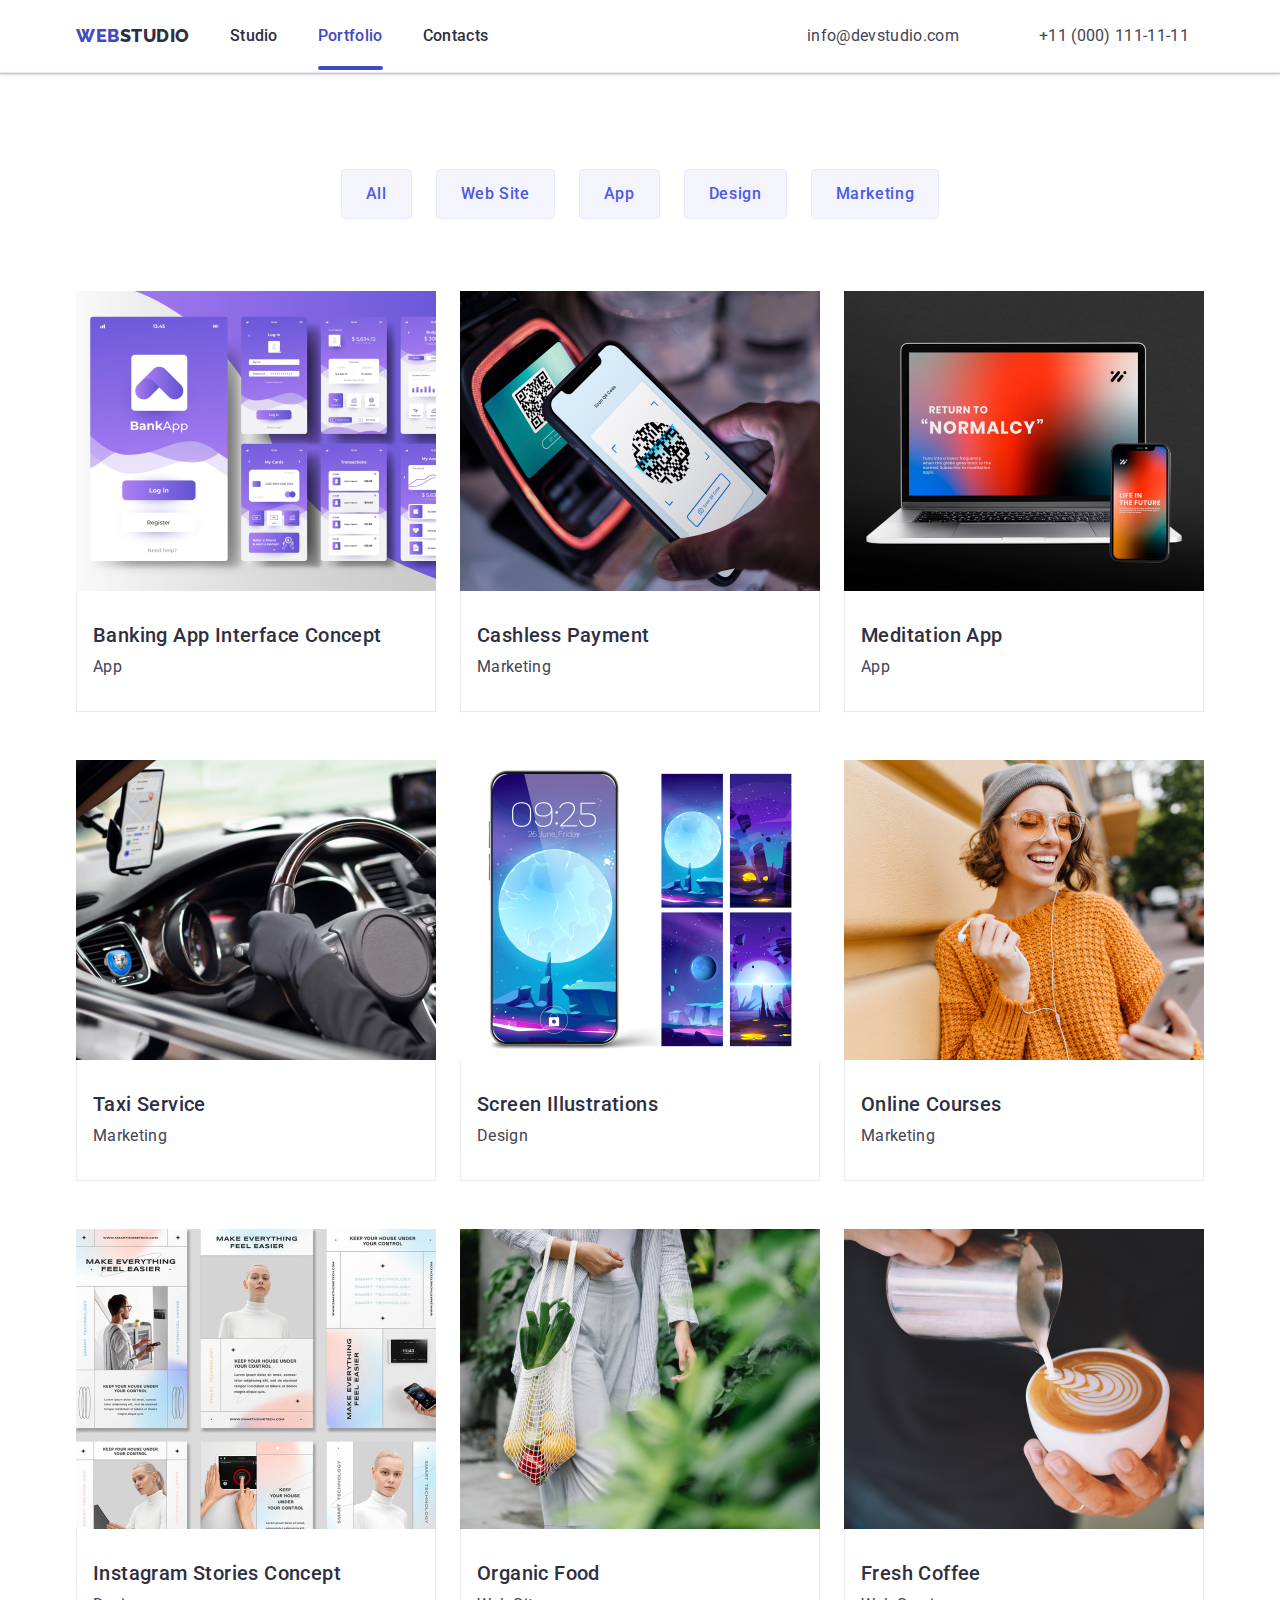
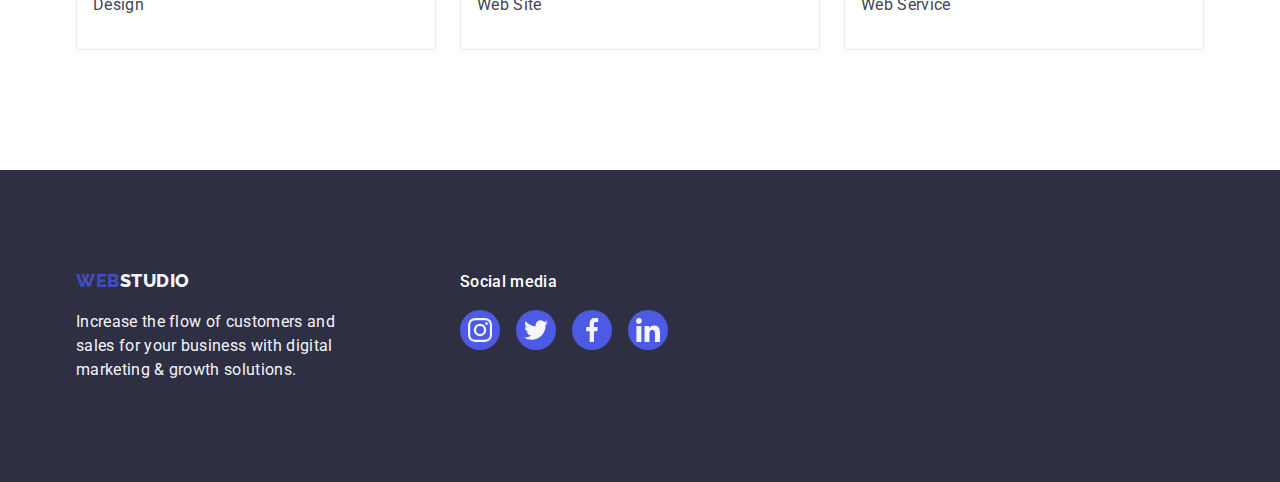
==== portfolio.html @ 2c1814be "Initial commit" ====
<!DOCTYPE html>
<html lang="en">
  <head>
    <meta charset="UTF-8" />
    <meta http-equiv="X-UA-Compatible" content="IE=edge" />
    <meta name="viewport" content="width=device-width, initial-scale=1.0" />
    <link rel="preconnect" href="https://fonts.googleapis.com" />
    <link rel="preconnect" href="https://fonts.gstatic.com" crossorigin />
    <link
      href="https://fonts.googleapis.com/css2?family=Montserrat:wght@400;700&family=Raleway:wght@800&family=Roboto:wght@400;500;700;900&display=swap"
      rel="stylesheet"
    />
    <link
      rel="stylesheet"
      href="https://cdnjs.cloudflare.com/ajax/libs/modern-normalize/2.0.0/modern-normalize.min.css" />
    <link rel="stylesheet" href="./css/styles.css" />
    <link rel="portfolio" href="./portfolio.html" />
    <script src="./js/modal.js"></script>
    <title>Portfolio</title>
  </head>
  <body>
    <header class="header">
      <!-- Navigation buttons -->
      <div class="container">
        <nav class="nav">
          <!-- Logo -->
        
            <a class="link link-logo" href="./index.html"
              >Web<span class="logo-studio">Studio</span></a
            >
          <ul class="link list nav-list">
            <li><a class="link list-link" href="./index.html">Studio</a></li>
            <li>
              <a class="link list-link current" href="./portfolio.html">Portfolio</a>
            </li>
            <li><a class="link list-link" href="">Contacts</a></li>
          </ul>
        </nav>
        <!-- Adress -->
        <address class="adress-main">
          <ul class="list adress-list">
            <li class="contacts-mail">
              <a class="link adress" href="mailto:info@devstudio.com"
                >info@devstudio.com</a
              >
            </li>
            <li class="contacts-tel">
              <a class="link adress" href="tel:+110001111111"
                >+11 (000) 111-11-11</a
              >
            </li>
          </ul>
        </address>
      </div>
    </header>

    <main>
      <!--Buttons-links-->
      <section class="portfolio-nav">
        <div class="container">
        <h1 class="visually-hidden">Effective Solutions for Your Business</h1>
        <ul class="list buttons">
          <li><button class="button-portfolio" type="button">All</button></li>
          <li>
            <button class="button-portfolio" type="button">Web Site</button>
          </li>
          <li><button class="button-portfolio" type="button">App</button></li>
          <li>
            <button class="button-portfolio" type="button">Design</button>
          </li>
          <li>
            <button class="button-portfolio" type="button">Marketing</button>
          </li>
        </ul>

        <!--Project cards (9 positions)-->
        
        <ul class="list features">
          <li class="features-item">
            <a class="link portfolio-cards" href="/">
              <div class="projects-box">
              <img class="projects-img"
                src="./images/portfolioimg/bankapp.jpg"
                alt="Banking App Interface Concept"
                width="360"
                height="300"/>
              <p class="overlay-text">
                14 Stylish and User-Friendly App Design Concepts · Task Manager App · Calorie Tracker App · Exotic Fruit Ecommerce App · Cloud Storage App
              </p>
            </div>
              <div class="service">
              <h2 class="subhead-portfolio">Banking App Interface Concept</h2>
              <p class="text service-text">App</p>
            
            </div>
            </a>
          </li>

          <li class="features-item">
            <a class="link portfolio-cards" href="/">
              <div class="projects-box">
              <img class="projects-img"
                src="./images/portfolioimg/mobpay.jpg"
                alt="Cashless Payment"
                width="360"
                height="300"/>
              <p class="overlay-text">
                14 Stylish and User-Friendly App Design Concepts · Task Manager App · Calorie Tracker App · Exotic Fruit Ecommerce App · Cloud Storage App
              </p>
            </div>
              <div class="service">
              <h2 class="subhead-portfolio">Cashless Payment</h2>
              <p class="text service-text">Marketing</p>
            
            </div>
            </a>
          </li>

          <li class="features-item">
            <a class="link portfolio-cards" href="/">
              <div class="projects-box">
              <img class="projects-img"
                src="./images/portfolioimg/softapp.jpg"
                alt="Meditation App"
                width="360"
                height="300"/>
              <p class="overlay-text">
                14 Stylish and User-Friendly App Design Concepts · Task Manager App · Calorie Tracker App · Exotic Fruit Ecommerce App · Cloud Storage App
              </p>
            </div>
              <div class="service">
              <h2 class="subhead-portfolio">Meditation App</h2>
              <p class="text service-text">App</p>
            
            </div>
            </a>
          </li>

          <li class="features-item">
            <a class="link portfolio-cards" href="/">
              <div class="projects-box">
              <img class="projects-img"
                src="./images/portfolioimg/taxiservice.jpg"
                alt="Taxi Service"
                width="360"
                height="300"/>
              <p class="overlay-text">
                14 Stylish and User-Friendly App Design Concepts · Task Manager App · Calorie Tracker App · Exotic Fruit Ecommerce App · Cloud Storage App
              </p>
            </div>
              <div class="service">
              <h2 class="subhead-portfolio">Taxi Service</h2>
              <p class="text service-text">Marketing</p>
            
            </div>
            </a>
          </li>

          <li class="features-item">
            <a class="link portfolio-cards" href="/">
              <div class="projects-box">
              <img class="projects-img"
                src="./images/portfolioimg/screenillustration.jpg"
                alt="Screen Illustrations"
                width="360"
                height="300"/>
              <p class="overlay-text">
                14 Stylish and User-Friendly App Design Concepts · Task Manager App · Calorie Tracker App · Exotic Fruit Ecommerce App · Cloud Storage App
              </p>
            </div>
              <div class="service">
              <h2 class="subhead-portfolio">Screen Illustrations</h2>
              <p class="text service-text">Design</p>
            
            </div>
            </a>
          </li>

          <li class="features-item">
            <a class="link portfolio-cards" href="/">
              <div class="projects-box">
              <img class="projects-img"
                src="./images/portfolioimg/onlinecourses.jpg"
                alt="Online Courses"
                width="360"
                height="300"/>
              <p class="overlay-text">
                14 Stylish and User-Friendly App Design Concepts · Task Manager App · Calorie Tracker App · Exotic Fruit Ecommerce App · Cloud Storage App
              </p>
            </div>
              <div class="service">
              <h2 class="subhead-portfolio">Online Courses</h2>
              <p class="text service-text">Marketing</p>
            
            </div>
            </a>
          </li>

          <li class="features-item">
            <a class="link portfolio-cards" href="/">
              <div class="projects-box">
              <img class="projects-img"
                src="./images/portfolioimg/instagramstories.jpg"
                alt="Instagram Stories Concept"
                width="360"
                height="300"/>
              <p class="overlay-text">
                14 Stylish and User-Friendly App Design Concepts · Task Manager App · Calorie Tracker App · Exotic Fruit Ecommerce App · Cloud Storage App
              </p>
            </div>
              <div class="service">
              <h2 class="subhead-portfolio">Instagram Stories Concept</h2>
              <p class="text service-text">Design</p>
            
            </div>
            </a>
          </li>

         <li class="features-item">
            <a class="link portfolio-cards" href="/">
              <div class="projects-box">
              <img class="projects-img"
                src="./images/portfolioimg/organicfood.jpg"
                alt="Organic Food"
                width="360"
                height="300"/>
              <p class="overlay-text">
                14 Stylish and User-Friendly App Design Concepts · Task Manager App · Calorie Tracker App · Exotic Fruit Ecommerce App · Cloud Storage App
              </p>
            </div>
              <div class="service">
              <h2 class="subhead-portfolio">Organic Food</h2>
              <p class="text service-text">Web Site</p>
            
            </div>
            </a>
          </li>

          <li class="features-item">
            <a class="link portfolio-cards" href="/">
              <div class="projects-box">
              <img class="projects-img"
                src="./images/portfolioimg/freshcoffee.jpg"
                alt="Fresh Coffee"
                width="360"
                height="300"/>
              <p class="overlay-text">
                14 Stylish and User-Friendly App Design Concepts · Task Manager App · Calorie Tracker App · Exotic Fruit Ecommerce App · Cloud Storage App
              </p>
            </div>
              <div class="service">
              <h2 class="subhead-portfolio">Fresh Coffee</h2>
              <p class="text service-text">Web Service</p>
            
            </div>
            </a>
          </li>
        </ul>
      </div>
      </section>
    </main>

    <!--Footer-->
    
    <footer class="footer">
      <div class="foot container">
        <div class="foot-logo">
        <a class="link link-logo" href="./index.html"
          >Web<span class="logo-footer">Studio</span></a
        >
        <p class="footer-text">
          Increase the flow of customers and sales for your business with
          digital marketing & growth solutions.
        </p>
      </div>
      <div class="footer-social-media">
        <p class="footer-text-social-media">Social media</p>
        <ul class="footer-social-media-links">
          <li class="social-media-link">
            <a class="link-social-footer" href="https://www.instagram.com/">
              <svg class="icon-social-media" width="24" height="24">
                <use href="./images/icons.svg#icon-instagram"></use>
              </svg>
            </a>
          </li>

          <li class="social-media-link">
            <a class="link-social-footer" href="https://twitter.com/">
              <svg class="icon-social-media" width="24" height="24">
                <use href="./images/icons.svg#icon-twitter"></use>
              </svg>
            </a>
          </li>

          <li class="social-media-link">
            <a class="link-social-footer" href="https://www.facebook.com/">
              <svg class="icon-social-media" width="24" height="24">
                <use href="./images/icons.svg#icon-facebook"></use>
              </svg>
            </a>
          </li>

          <li class="social-media-link">
            <a class="link-social-footer" href="https://www.linkedin.com/feed/">
              <svg class="icon-social-media" width="24" height="24">
                <use href="./images/icons.svg#icon-linkedin"></use>
              </svg>
            </a>
          </li>

        </ul>

      </div>
    </div>
    </footer>
---- css/styles.css ----
:root {
  --nav-color: #2e2f42;
  --link-hover-color: #404bbf;
  --logo-button-color: #4d5ae5;
  --main-white-color: #fff;
  --second-white-color: #f4f4fd;
  --main-grey-color: #434455;
  --lightslate: #8e8f99;
  --dairy: #fcfcfc;
  --cornflower: #e7e9fc;
  --footer-social-hover: #31d0aa;
}

body {
  font-family: "Roboto", sans-serif;
  color: var(--main-grey-color);
  background-color: var(--main-white-color);
  margin: 0;
}

img {
  display: block;
  max-width: 100%;
  height: auto;
}

ul {
  list-style-type: none;
  margin: 0;
  padding: 0;

  /* Header */
}
/*Logo*/

h1,
h2,
h3,
h4,
h5,
h6,
p {
  margin: 0;
}

.header {
  box-shadow: 0px 2px 1px rgba(46, 47, 66, 0.08),
    0px 1px 1px rgba(46, 47, 66, 0.16), 0px 1px 6px rgba(46, 47, 66, 0.08);
}

.link-logo {
  color: var(--logo-button-color);
  font-size: 18px;
  text-decoration: none;
  font-family: "Raleway", sans-serif;
  font-weight: 800;
  line-height: 1.17;
  letter-spacing: 0.03em;
  text-transform: uppercase;
  padding-left: 15px;
  margin-right: 76px;
}

.link.list-link.current {
  color: #404bbf;
}

.link.link-logo {
  color: var(--link-hover-color);
  margin: 0 auto;
  padding: 0;
  transition: color 250ms cubic-bezier(0.4, 0, 0.2, 1);
}

.link .logo-studio {
  font-family: "Raleway", sans-serif;
  color: var(--nav-color);
  font-size: 18px;
  font-weight: 800;
  line-height: 1.17;
  letter-spacing: 0.03em;
  text-transform: uppercase;
}

.logo-footer {
  display: inline-block;
  align-items: center;
  justify-content: center;
  color: var(--second-white-color);
  font-size: 18px;
  font-weight: 800;
  line-height: 1.16;
  letter-spacing: 0.03em;
  text-transform: uppercase;
  padding-bottom: 18px;
}

/*Navigaor*/
.header .nav {
  display: inline-flex;
  flex-direction: row;
  align-items: center;
  justify-content: center;
  gap: 40px;
}

.nav {
  position: relative;
  color: var(--link-hover-color);
  transition: color 250ms cubic-bezier(0.4, 0, 0.2, 1);
}

/* List */

.list {
  list-style-type: none;
  list-style: none;
  display: flex;
  flex-direction: row;
}

a {
  text-decoration: none;
}

.nav-list {
  gap: 40px;
}

.list-link {
  position: relative;
  color: var(--nav-color);
  font-size: 16px;
  font-weight: 500;
  line-height: 1.5;
  letter-spacing: 0.02em;
  text-decoration: none;
  padding: 24px 0;
  transition: color 250ms cubic-bezier(0.4, 0, 0.2, 1);
}

.list-link:hover,
.list-link:focus,
.list-link:active {
  color: var(--link-hover-color);
  text-decoration-color: var(--link-hover-color);
}

.list-link.current::after {
  content: "";
  position: absolute;
  display: block;
  color: var(--link-hover-color);
  width: 100%;
  left: 0;
  bottom: -1px;
  height: 4px;
  background-color: var(--link-hover-color);
  border-radius: 2px;
  transition: color 250ms cubic-bezier(0.4, 0, 0.2, 1);
  flex-shrink: 0;
}

/* Link */
.link {
  text-decoration: none;
  list-style-type: none;
  list-style: none;
}

/*Adress*/
.adress-main {
  font-style: normal;
  margin-right: 0;
  padding-right: 15px;
}

.adress-list {
  gap: 40px;
}

.adress {
  display: inline-block;
  color: var(--main-grey-color);
  font-size: 16px;
  font-weight: 400;
  line-height: 1.5;
  letter-spacing: 0.02em;
  text-decoration: none;
  padding: 24px 0;
  transition: color 250ms cubic-bezier(0.4, 0, 0.2, 1);
}

.adress:hover,
.adress:focus,
.adress:active {
  color: var(--link-hover-color);
}

.contacts-tel {
  list-style-type: none;
  margin-left: 40px;
}

.contacts-mail {
  list-style-type: none;
}

/*Index-Main*/
.hero {
  display: flex;
  max-width: 1440px;
  justify-content: center;
  flex-shrink: 0;
  margin: 0 auto;
  background-color: var(--nav-color);
  color: var(--nav-color);
  background-image: linear-gradient(
      rgba(46, 47, 66, 0.7),
      rgba(46, 47, 66, 0.7)
    ),
    url(../images/people-office.jpeg);
  background-size: cover;
  background-repeat: no-repeat;
  background-position: center;
  padding: 188px 0;
}

.container .title {
  color: var(--main-white-color);
  font-size: 56px;
  font-weight: 700;
  line-height: 1.07;
  max-width: 496px;
  height: 120px;
  text-align: center;
}

/* Button */
.button-order {
  display: block;
  min-width: 169px;
  height: 56px;
  border: none;
  border-radius: 4px;
  background-color: var(--logo-button-color);
  font-family: "Roboto", sans-serif;
  font-weight: 500;
  font-size: 16px;
  line-height: 1.5;
  letter-spacing: 0.04em;
  color: var(--main-white-color);
  margin: 0 auto;
  margin-top: 48px;
  transition: background-color 250ms cubic-bezier(0.4, 0, 0.2, 1);
}

.button-order:hover,
.button-order:focus,
.button-order:active {
  background-color: var(--link-hover-color);
  cursor: pointer;
}

.hero button {
  background: var(--logo-button-color);
  color: var(--main-white-color);
  cursor: pointer;

  /* Button Text */
  font-family: inherit;
  font-size: 16px;
  font-weight: 500;
  line-height: 1.5;
  letter-spacing: 0.04em;
}

/*Text inside*/
h3 {
  color: var(--nav-color);
  font-size: 20px;
  font-weight: 500;
  line-height: 1.2;
  letter-spacing: 0.02em;
}

p {
  color: var(--main-grey-color);
  font-size: 16px;
  font-weight: 400;
  line-height: 1.5;
  letter-spacing: 0.02em;
}

.text {
  color: var(--main-grey-color);
  font-size: 16px;
  font-weight: 400;
  line-height: 1.5;
  letter-spacing: 0.02em;
}

h2 {
  color: var(--nav-color);
  text-align: center;

  font-size: 36px;
  font-weight: 700;
  line-height: 1.11;
  letter-spacing: 0.02em;
  text-transform: capitalize;
}

.title-section {
  color: var(--nav-color);
  text-align: center;

  font-size: 36px;
  font-weight: 700;
  line-height: 1.11;
  letter-spacing: 0.02em;
  text-transform: capitalize;
  padding-bottom: 42px;
}

/* Footer */

.footer-text {
  color: var(--second-white-color);
  font-size: 16px;
  font-weight: 400;
  line-height: 1.5;
  letter-spacing: 0.02em;
  max-width: 264px;
}

.footer {
  background-color: var(--nav-color);
  padding: 100px 0;
}

.link-logo {
  display: inline-block;
  margin-bottom: 16px;
}

.foot-logo {
  margin-right: 120px;
}

.foot {
  display: flex;
}

.footer-text-social-media {
  font-weight: 500;
  font-size: 16px;
  line-height: 1.5;
  letter-spacing: 0.02em;
  color: var(--main-white-color);
  margin-bottom: 16px;
}

.footer-social-media-links {
  display: flex;
  gap: 16px;
}

.link-social-footer {
  display: flex;
  align-items: center;
  justify-content: center;
  width: 100%;
  height: 100%;
  background-color: var(--logo-button-color);
  border-radius: 50%;
  transition: background-color 250ms cubic-bezier(0.4, 0, 0.2, 1);
}

.link-social-footer:hover,
.link-social-footer:focus {
  background-color: var(--footer-social-hover);
}

/* Portfolio */



.features-item:hover, 
.features-item:focus {
  transform: translateY(0%);
  box-shadow: 0px 1px 6px rgba(46, 47, 66, 0.08), 0px 1px 1px rgba(46, 47, 66, 0.16), 0px 2px 1px rgba(46, 47, 66, 0.08); 
}


.portfolio-nav {
  padding-top: 96px;
  padding-bottom: 120px;
  margin: 0 auto;
}

.portfolio-cards {
  display: block;
  transition: box-shadow 250ms cubic-bezier(0.4, 0, 0.2, 1);
}

.projects-box {
  position: relative;
  overflow: hidden;
}

.projects-img {
  display: block;
  height: 100%;
  width: 100%;
}


p.overlay-text {
  position: absolute;
  padding: 40px 32px;
  top: 0;
  left: 0;
  transform: translateY(100%);
  transition: transform 250ms cubic-bezier(0.4, 0, 0.2, 1);
  height: 100%;
  width: 100%;

  display: flex;
  align-content: flex-start;
  justify-content: center;
  color: var(--second-white-color);
  font-size: 16px;
  line-height: 1.5;
  letter-spacing: 0.02em;
  background-color: var(--logo-button-color);

}


.portfolio-cards:hover, 
.portfolio-cards:focus {
  box-shadow: 0px 1px 6px rgba(46, 47, 66, 0.08), 0px 1px 1px rgba(46, 47, 66, 0.16), 0px 2px 1px rgba(46, 47, 66, 0.08); 
}

/* Buttons links portfolio */
.button-all {
  color: var(--logo-button-color);
  background-color: var(--second-white-color);
  font-family: "Roboto", sans-serif;
  font-size: 16px;
  font-style: normal;
  font-weight: 500;
  line-height: 1.5;
  letter-spacing: 0.04em;
  cursor: pointer;
}

.button-portfolio {
  color: var(--logo-button-color);
  background-color: var(--second-white-color);
  font-family: "Roboto", sans-serif;
  font-size: 16px;
  font-style: normal;
  font-weight: 500;
  line-height: 1.5;
  letter-spacing: 0.04em;
  cursor: pointer;
  border-radius: 4px;
  border: 1px solid var(--cornflower, #e7e9fc);
  background: var(--second-white-color);
  padding: 12px 24px;
  transition: color 250ms cubic-bezier(0.4, 0, 0.2, 1),
    background-color 250ms cubic-bezier(0.4, 0, 0.2, 1),
    border-color 250ms cubic-bezier(0.4, 0, 0.2, 1),
    box-shadow 250ms cubic-bezier(0.4, 0, 0.2, 1);
}

.portfolio-cards:hover .overlay-text, 
.portfolio-cards:focus .overlay-text {
  transform: translateY(0%);
}

.buttons {
  display: flex;
  justify-content: center;
  align-items: center;
  gap: 24px;
  margin-bottom: 72px;
}

/* Buttons links portfolio Hover */

.button-all:hover,
.button-all:focus,
.button-all:active {
  color: var(--main-white-color);
  background-color: var(--link-hover-color);
  font-family: "Roboto", sans-serif;
  font-size: 16px;
  font-style: normal;
  font-weight: 500;
  line-height: 1.5;
  letter-spacing: 0.04em;
  cursor: pointer;
}

.button-portfolio:hover,
.button-portfolio:focus,
.button-portfolio:active {
  color: var(--main-white-color);
  background-color: var(--link-hover-color);
  font-family: "Roboto", sans-serif;
  font-size: 16px;
  font-style: normal;
  font-weight: 500;
  line-height: 1.5;
  letter-spacing: 0.04em;
  cursor: pointer;
  border: 1px solid transparent;
  box-shadow: 0px 3px 1px rgba(0, 0, 0, 0.1), 0px 2px 1px rgba(0, 0, 0, 0.08), 0px 2px 2px rgba(0, 0, 0, 0.12); ;
}

/* Portfolio 9 blocks */
.subhead-portfolio {
  font-weight: 500;
  font-size: 20px;
  line-height: 1.2;
  text-align: left;
  letter-spacing: 0.02em;
  color: var(--nav-color);
  margin-bottom: 8px;
}

.features {
  display: flex;
  flex-direction: row;
  flex-wrap: wrap;
  row-gap: 48px;
  column-gap: 24px;
  margin-right: 0;
  margin-left: 0;
}

.features-item {
  width: calc((100% - 48px) / 3);
}

.service {
  border: 1px solid #e7e9fc;
  border-top: none;
  background: var(--main-white-color);
  padding: 32px 16px;
}

.main-blocks {
  padding-bottom: 120px;
}

/* Containers */
.container {
  max-width: 1158px;
  padding-left: 15px;
  padding-right: 15px;
  margin-left: 141px;
  margin-right: 141px;
  margin: auto;
}

/* Header position */

.header .container {
  display: flex;
  align-content: space-between;
  padding-bottom: 0;
}

.header {
  border-bottom: 1px solid #e7e9fc;
}

.header .nav {
  display: flex;
  margin-right: auto;
}

.link .adress {
  display: flex;
}

/* Section Our Benefits */

.benefits-icons {

}

.visually-hidden {
  position: absolute;
  width: 1px;
  height: 1px;
  margin: -1px;
  border: 0;
  padding: 0;
  white-space: nowrap;
  clip-path: inset(100%);
  clip: rect(0 0 0 0);
  overflow: hidden;
}

.benefits-section {
  padding: 120px 0;
}

.benefits-item {
  width: calc((100% - 72px) / 4);
}

.benefits-icon-container {
  display: flex;
  align-items: center;
  justify-content: center;
  height: 112px;
  background-color: var(--second-white-color);
  border-radius: 4px;
  margin-bottom: 8px;
}

ul.list.benefits {
  display: flex;
  flex-direction: row;
  justify-items: center;
  flex-shrink: 0;
  gap: 24px;
}

.subhead {
  display: flex;
  width: 264px;
  flex-direction: column;
  align-items: flex-start;
  margin-bottom: 8px;
}

/* What We Are Doing */

.offers-section {
  padding-bottom: 120px;
}

ul.list.offers {
  display: flex;
  gap: 24px;
}

.title-offers {
  color: var(--nav-color);
  text-align: center;

  font-size: 36px;
  font-weight: 700;
  line-height: 1.11;
  letter-spacing: 0.02em;
  text-transform: capitalize;
  margin-bottom: 72px;
}

.offers-item {
  width: calc((100% - 48px) / 3);
}

/* Our Team */

ul.list.team {
  display: flex;
  gap: 24px;
}

.text.ocupation {
  text-align: center;

  margin-top: 0;
}

.section-four {
  display: flex;
  align-items: center;
  justify-content: center;
  background-color: var(--second-white-color);
  height: 780px;
  flex-shrink: 0;
  padding: 120px 0;
}

.team-frame {
  display: block;
  align-items: center;
  justify-content: center;

  width: calc((100% - 72px) / 4);
  background-color: var(--main-white-color);
  border-radius: 0px 0px 4px 4px;
  box-shadow: 0px 2px 1px 0px rgba(46, 47, 66, 0.08),
    0px 1px 1px 0px rgba(46, 47, 66, 0.16),
    0px 1px 6px 0px rgba(46, 47, 66, 0.08);
}

.team-name {
  color: var(--nav-color);
  font-size: 20px;
  font-weight: 500;
  line-height: 1.2;
  letter-spacing: 0.02em;
  text-align: center;
  margin-bottom: 8px;
}

.title-team {
  color: var(--nav-color);
  text-align: center;
  margin: 0;
  font-size: 36px;
  font-weight: 700;
  line-height: 1.11;
  letter-spacing: 0.02em;
  text-transform: capitalize;
  margin-bottom: 72px;
}

.employee {
  display: list-item;
  align-items: center;
  justify-content: center;
  margin: 0 auto;
  padding: 32px 0;
}

.social-media-link {
  width: 40px;
  height: 40px;
}

.social-media-links {
  display: flex;
  justify-content: center;
  align-items: center;
  gap: 24px;
  width: 100%;
  height: 100%;
  padding-top: 8px;
}

.link-social {
  display: flex;
  align-items: center;
  justify-content: center;
  width: 100%;
  height: 100%;
  background-color: var(--logo-button-color);
  border-radius: 50%;
  transition: background-color 250ms cubic-bezier(0.4, 0, 0.2, 1);
}

.link-social:hover,
.link-social:focus {
  background-color: var(--link-hover-color);
}

.icon-social-media {
  fill: #f4f4fd;
}

/* Customers */

.title-customers {
  color: var(--nav-color);
  text-align: center;
  font-size: 36px;
  font-weight: 700;
  line-height: 1.11;
  letter-spacing: 0.02em;
  text-transform: capitalize;
  margin-bottom: 72px;
}

.customers {
  max-height: 440px;
  padding-top: 120px;
  padding-bottom: 120px;
}

.customers-list {
  display: flex;
  align-items: center;
  justify-content: center;
  margin: 0 auto;
  gap: 24px;
}

.custom-list-item {
  display: flex;
  width: calc((100% - 120px) / 6);
  height: 88px;
}


.logo-companie {
  display: flex;
  align-items: center;
  justify-content: center;
  height: 100%;
  width: 100%;

  fill: var(--lightslate);
  color: var(--lightslate);
  border: 1px solid var(--lightslate);
  border-radius: 4px;
  transition: border-color 250ms cubic-bezier(0.4, 0, 0.2, 1),
    color 250ms cubic-bezier(0.4, 0, 0.2, 1);
}
.logo-companie:hover,
.logo-companie:focus {
  fill: var(--link-hover-color);
  border-color: var(--link-hover-color);
  color: var(--link-hover-color);
}

.logo-item {
  fill: currentColor;
}

/* Modal Window */

.backdrop.is-hidden {
  opacity: 0;
  visibility: hidden;
  pointer-events: none;
}

.is-hidden {
  opacity: 0;
  visibility: hidden;
  pointer-events: none;
}

.backdrop {
  position: fixed;
  top: 0;
  left: 0;
  width: 100%;
  height: 100%;

  background-color: rgba(46, 47, 66, 0.4);
  transition: opacity 250ms cubic-bezier(0.4, 0, 0.2, 1),
    visibility 250ms cubic-bezier(0.4, 0, 0.2, 1);
}

.modal {
  position: absolute;
  top: 50%;
  left: 50%;
  transform: translate(-50%, -50%);
  transition: transform 250ms cubic-bezier(0.4, 0, 0.2, 1);
  width: 408px;
  min-height: 584px;
  border-radius: 4px;
  background: var(--dairy);
  box-shadow: 0px 2px 1px 0px rgba(0, 0, 0, 0.2),
    0px 1px 3px 0px rgba(0, 0, 0, 0.12), 0px 1px 1px 0px rgba(0, 0, 0, 0.14);
}
.modal-button {
  position: absolute;
  top: 24px;
  right: 24px;
  width: 24px;
  height: 24px;
  display: flex;
  align-items: center;
  justify-content: center;

  padding: 0;
  background-color: var(--cornflower);
  border-radius: 50%;
  border: 1px solid rgba(0, 0, 0, 0.1);
  cursor: pointer;
  transition: background-color 250ms cubic-bezier(0.4, 0, 0.2, 1),
    border 250ms cubic-bezier(0.4, 0, 0.2, 1);
}

.modal-button:hover,
.modal-button:focus {
  background-color: var(--link-hover-color);
  border: none;
  fill: #ffffff;
}

.modal-button-icon {
  width: 8px;
  height: 8px;
  flex-shrink: 0;
  transition: fill 250ms cubic-bezier(0.4, 0, 0.2, 1);
}

.modal-button-icon:hover {
  fill: #ffffff;
}
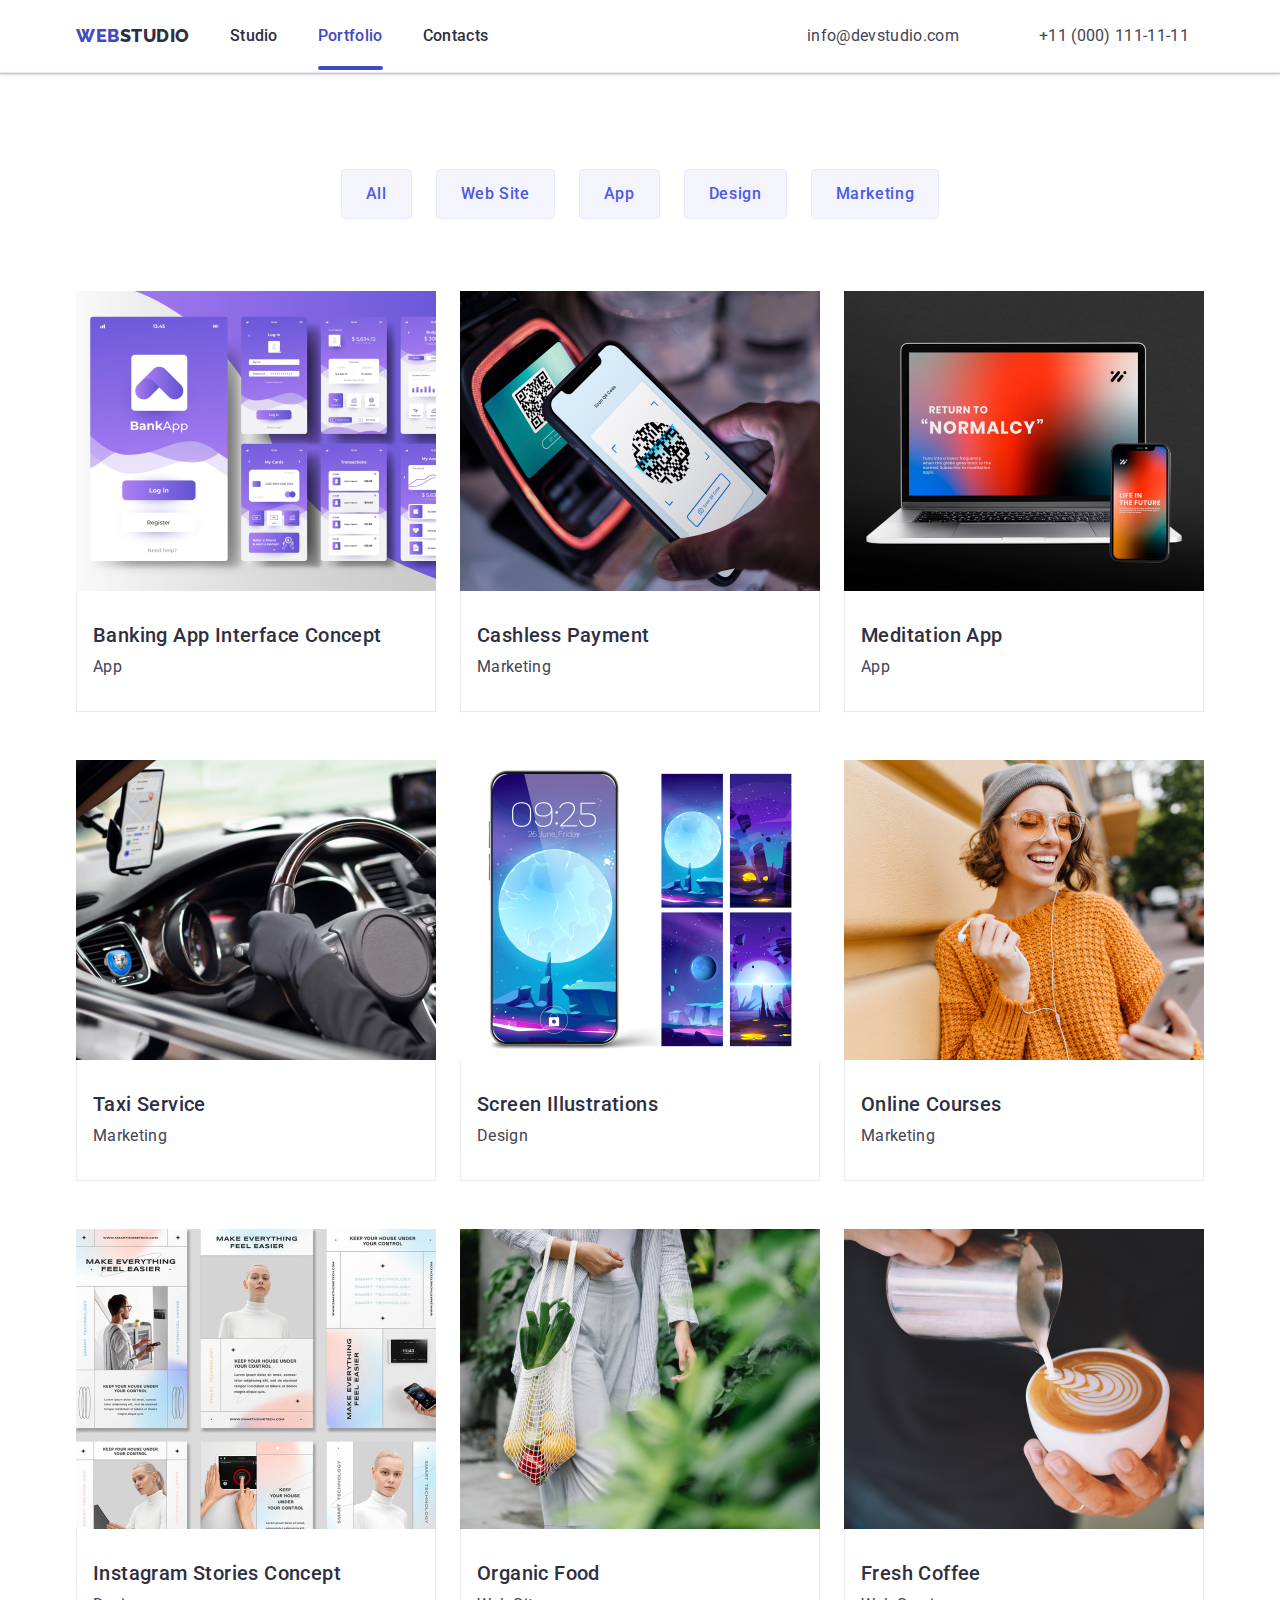
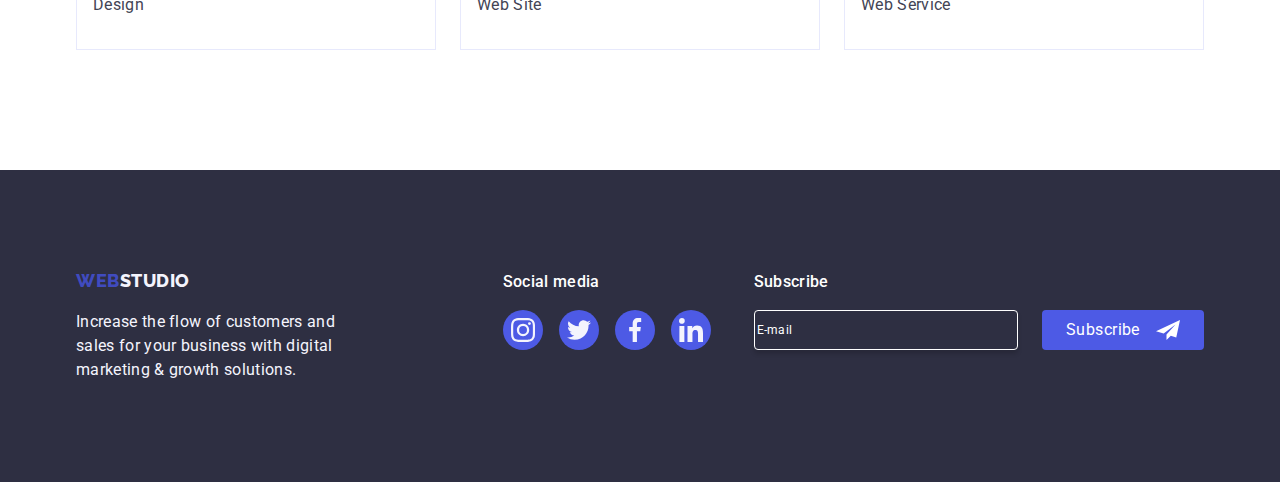
==== commit 1e6418c3: "footer upgrade to 5-th HW" ====
--- a/portfolio.html
+++ b/portfolio.html
@@ -311,5 +311,25 @@
         </ul>
 
       </div>
+
+      <div class="footer-subscribe">
+        <p class="footer-text-subscribe">Subscribe</p>
+        <form class="subscribe-form" name="subscribe_form">
+          <input 
+          class="footer-form-input" 
+          name="subscribe-email" 
+          type="email" 
+          placeholder="E-mail" />
+          <button class="subscribe-btn" type="submit">
+            Subscribe
+            <svg class="subscribe-btn-icon" width="24" height="24">
+              <use href="./images/icons.svg#icon-subscribe-btn"></use>
+            </svg>
+          </button>
+        </form>
+      </div>
     </div>
-    </footer>+    </footer>
+
+  </body>
+  </html>--- a/css/styles.css
+++ b/css/styles.css
@@ -350,6 +350,7 @@
 
 .foot {
   display: flex;
+  justify-content: space-between;
 }
 
 .footer-text-social-media {
@@ -382,16 +383,80 @@
   background-color: var(--footer-social-hover);
 }
 
+/* Footer form */
+
+.footer-subscribe {
+  display: flex;
+  flex-direction: column;
+  gap: 16px;
+}
+
+p.footer-text-subscribe {
+  color: var(--main-white-color);
+  font-size: 16px;
+  font-weight: 500;
+  letter-spacing: 0.02em;
+}
+
+.subscribe-form {
+  display: flex;
+  align-items: center;
+  gap: 24px;
+}
+.footer-form-input {
+  width: 264px;
+  height: 40px;
+  flex-shrink: 0;
+
+  border-radius: 4px;
+  border: 1px solid var(--main-white-color);
+  box-shadow: 0px 4px 4px 0px rgba(0, 0, 0, 0.15);
+  background-color: transparent;
+  outline: transparent;
+
+  color: var(--main-white-color);
+  font-size: 12px;
+  letter-spacing: 0.02em;
+}
+
+.footer-form-input::placeholder {
+  color: var(--main-white-color);
+}
+
+.subscribe-btn {
+  display: inline-flex;
+  padding: 8px 24px;
+  justify-content: center;
+  align-items: center;
+  gap: 16px;
+
+  border-radius: 4px;
+  background: var(--logo-button-color);
+  color: var(--main-white-color);
+  font-size: 16px;
+  letter-spacing: 0.03em;
+
+  border: none;
+  transition: background-color 250ms cubic-bezier(0.4, 0, 0.2, 1);
+}
+
+.subscribe-btn:hover, 
+.subscribe-btn:focus {
+  background-color: var(--link-hover-color);
+  cursor: pointer;
+}
+
+.subscribe-btn-icon {
+}
+
 /* Portfolio */
 
-
-
-.features-item:hover, 
+.features-item:hover,
 .features-item:focus {
   transform: translateY(0%);
-  box-shadow: 0px 1px 6px rgba(46, 47, 66, 0.08), 0px 1px 1px rgba(46, 47, 66, 0.16), 0px 2px 1px rgba(46, 47, 66, 0.08); 
-}
-
+  box-shadow: 0px 1px 6px rgba(46, 47, 66, 0.08),
+    0px 1px 1px rgba(46, 47, 66, 0.16), 0px 2px 1px rgba(46, 47, 66, 0.08);
+}
 
 .portfolio-nav {
   padding-top: 96px;
@@ -414,7 +479,6 @@
   height: 100%;
   width: 100%;
 }
-
 
 p.overlay-text {
   position: absolute;
@@ -434,13 +498,12 @@
   line-height: 1.5;
   letter-spacing: 0.02em;
   background-color: var(--logo-button-color);
-
-}
-
-
-.portfolio-cards:hover, 
+}
+
+.portfolio-cards:hover,
 .portfolio-cards:focus {
-  box-shadow: 0px 1px 6px rgba(46, 47, 66, 0.08), 0px 1px 1px rgba(46, 47, 66, 0.16), 0px 2px 1px rgba(46, 47, 66, 0.08); 
+  box-shadow: 0px 1px 6px rgba(46, 47, 66, 0.08),
+    0px 1px 1px rgba(46, 47, 66, 0.16), 0px 2px 1px rgba(46, 47, 66, 0.08);
 }
 
 /* Buttons links portfolio */
@@ -476,7 +539,7 @@
     box-shadow 250ms cubic-bezier(0.4, 0, 0.2, 1);
 }
 
-.portfolio-cards:hover .overlay-text, 
+.portfolio-cards:hover .overlay-text,
 .portfolio-cards:focus .overlay-text {
   transform: translateY(0%);
 }
@@ -518,7 +581,8 @@
   letter-spacing: 0.04em;
   cursor: pointer;
   border: 1px solid transparent;
-  box-shadow: 0px 3px 1px rgba(0, 0, 0, 0.1), 0px 2px 1px rgba(0, 0, 0, 0.08), 0px 2px 2px rgba(0, 0, 0, 0.12); ;
+  box-shadow: 0px 3px 1px rgba(0, 0, 0, 0.1), 0px 2px 1px rgba(0, 0, 0, 0.08),
+    0px 2px 2px rgba(0, 0, 0, 0.12);
 }
 
 /* Portfolio 9 blocks */
@@ -591,7 +655,6 @@
 /* Section Our Benefits */
 
 .benefits-icons {
-
 }
 
 .visually-hidden {
@@ -801,7 +864,6 @@
   width: calc((100% - 120px) / 6);
   height: 88px;
 }
-
 
 .logo-companie {
   display: flex;
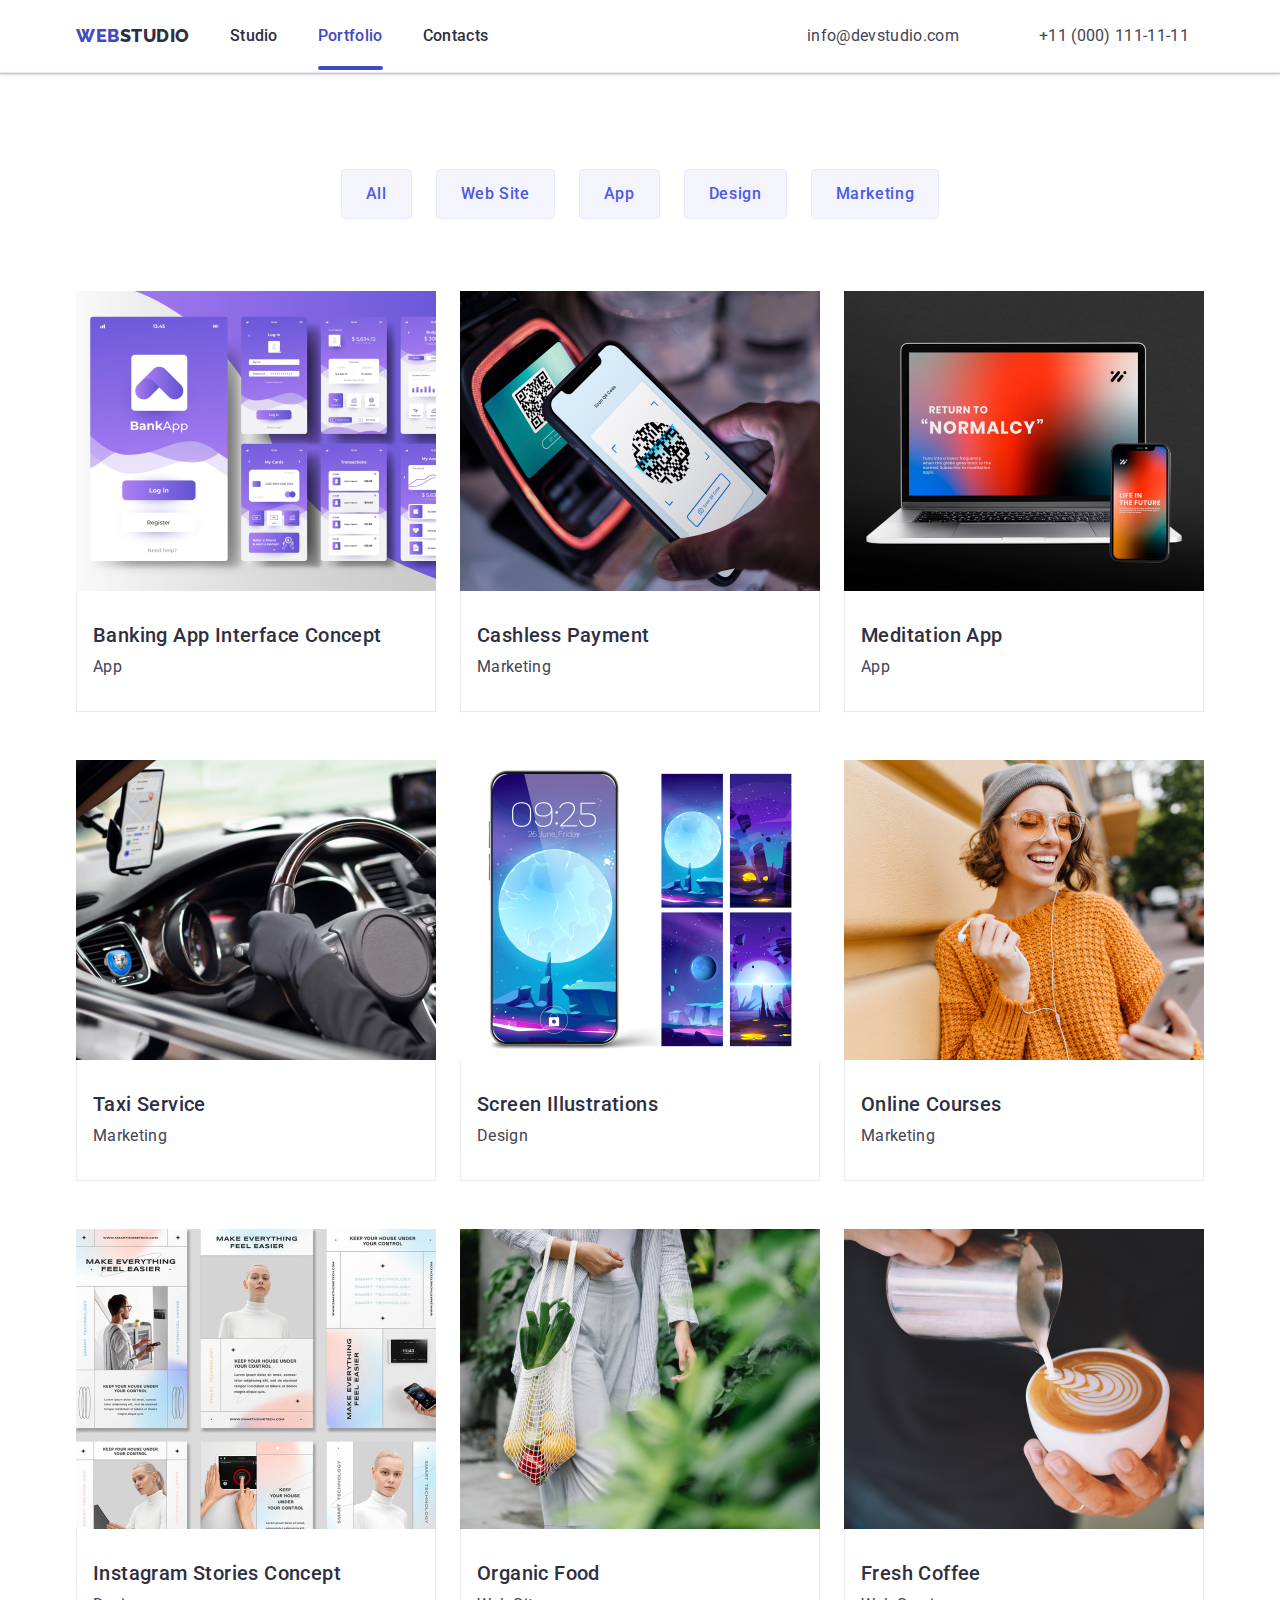
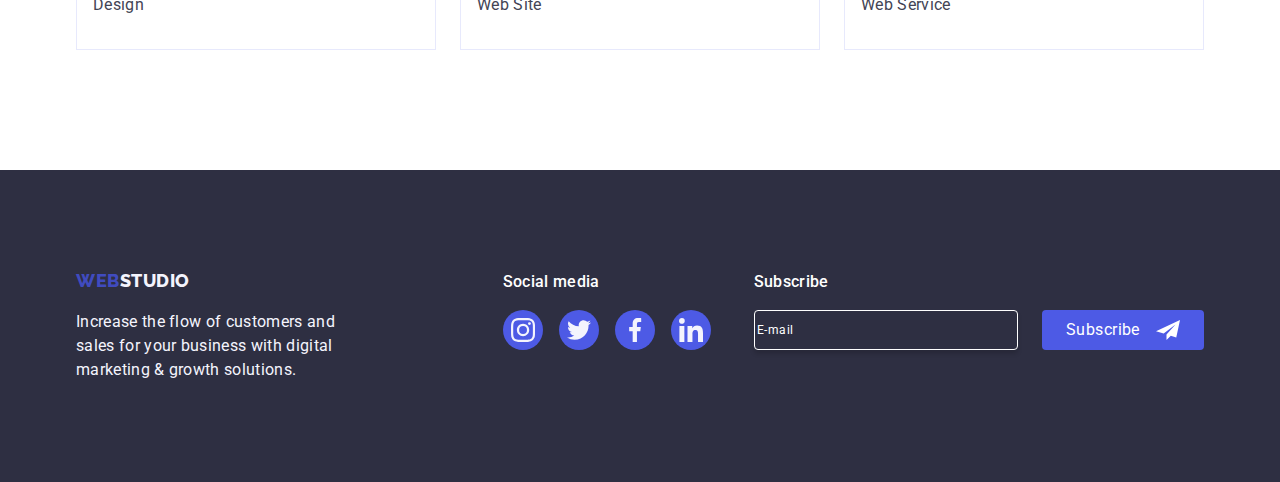
==== commit 2b93f20a: "footer portfolio" ====
--- a/portfolio.html
+++ b/portfolio.html
@@ -315,19 +315,27 @@
       <div class="footer-subscribe">
         <p class="footer-text-subscribe">Subscribe</p>
         <form class="subscribe-form" name="subscribe_form">
+          <label class="label-footer-form">
           <input 
           class="footer-form-input" 
           name="subscribe-email" 
           type="email" 
           placeholder="E-mail" />
+        </label>
           <button class="subscribe-btn" type="submit">
             Subscribe
             <svg class="subscribe-btn-icon" width="24" height="24">
               <use href="./images/icons.svg#icon-subscribe-btn"></use>
             </svg>
           </button>
+
+
         </form>
-      </div>
+
+
+
+      </div>
+
     </div>
     </footer>
 
--- a/css/styles.css
+++ b/css/styles.css
@@ -402,6 +402,7 @@
   display: flex;
   align-items: center;
   gap: 24px;
+  margin-bottom: 16p;
 }
 .footer-form-input {
   width: 264px;
@@ -416,7 +417,9 @@
 
   color: var(--main-white-color);
   font-size: 12px;
-  letter-spacing: 0.02em;
+  letter-spacing: 0.04em;
+  padding-left: 16p;
+
 }
 
 .footer-form-input::placeholder {
@@ -888,6 +891,9 @@
 
 .logo-item {
   fill: currentColor;
+  height: 100%;
+  width: 100%;
+
 }
 
 /* Modal Window */
@@ -928,6 +934,10 @@
   background: var(--dairy);
   box-shadow: 0px 2px 1px 0px rgba(0, 0, 0, 0.2),
     0px 1px 3px 0px rgba(0, 0, 0, 0.12), 0px 1px 1px 0px rgba(0, 0, 0, 0.14);
+
+  display: block;
+  padding: 72px 24px;
+  gap: 8px;
 }
 .modal-button {
   position: absolute;
@@ -965,3 +975,122 @@
 .modal-button-icon:hover {
   fill: #ffffff;
 }
+
+/* Modal Form */
+
+.modal-title {
+  color: var(--nav-color);
+  text-align: center;
+  font-size: 16px;
+  font-weight: 500;
+  line-height: 1.5;
+  letter-spacing: 0.02em;
+  margin: 0 auto;
+  margin-bottom: 16px;
+  
+}
+
+.modal-form .modal-form-label {
+  width: 100%;
+}
+
+.modal-form .input-container {
+  border: 1px solid rgba(46, 47, 66, 0.4);
+  border-radius: 4px;
+}
+
+.input-container {
+  display: flex;
+  margin-bottom: 8px;
+}
+
+.modal-form {
+  display: block;
+  margin: 0 auto;
+  margin-bottom: 8px;
+}
+.modal-form-field {
+}
+.modal-form-label {
+  display: block;
+  margin: 0;
+  margin-bottom: 4px;
+  font-size: 12px;
+  line-height: 1.17;
+  letter-spacing: 0.04em;
+  color: var(--lightslate);
+}
+
+.modal-form-icon-name, 
+.modal-form-icon {
+  transform: translate(10px, 10px);
+}
+
+ 
+.form-input {
+  height: 40px;
+  background: transparent;
+  outline: none;
+  padding-left: 16px;
+  border: none;
+  width: 100%;
+}
+
+.form-input-comment {
+  outline: none;
+  border: 1px solid rgba(46, 47, 66, 0.4);
+  border-radius: 4px;
+  resize: none;
+  margin-bottom: 16px;
+  padding-left: 16px;
+  padding-top: 8px;
+}
+
+.comment-label {
+  display: flex;
+  flex-direction: column;
+  width: 100%;
+  color: var(--lightslate);
+font-size: 12px;
+font-weight: 400;
+letter-spacing: 0.04em;
+
+}
+
+.modal-form-agreement {
+  display: flex;
+  align-items: center;
+  gap: 8px;
+  padding-bottom: 24px;
+}
+.checkbox {
+  width: 16px;
+  height: 16px;
+}
+.modal-form-description {
+  color: var(--lightslate);
+  font-size: 12px;
+  font-weight: 400;
+  line-height: 14px;
+  letter-spacing: 0.04em;
+
+}
+.modal-button-send {
+  display: block;
+  min-width: 169px;
+  height: 56px;
+  border: none;
+  border-radius: 4px;
+  background-color: var(--logo-button-color);
+  font-family: "Roboto", sans-serif;
+  font-weight: 500;
+  font-size: 16px;
+  line-height: 1.5;
+  letter-spacing: 0.04em;
+  color: var(--main-white-color);
+  margin: 0 auto;
+  margin-top: 24px;
+  padding: 16px 32px;
+  transition: background-color 250ms cubic-bezier(0.4, 0, 0.2, 1);
+
+}
